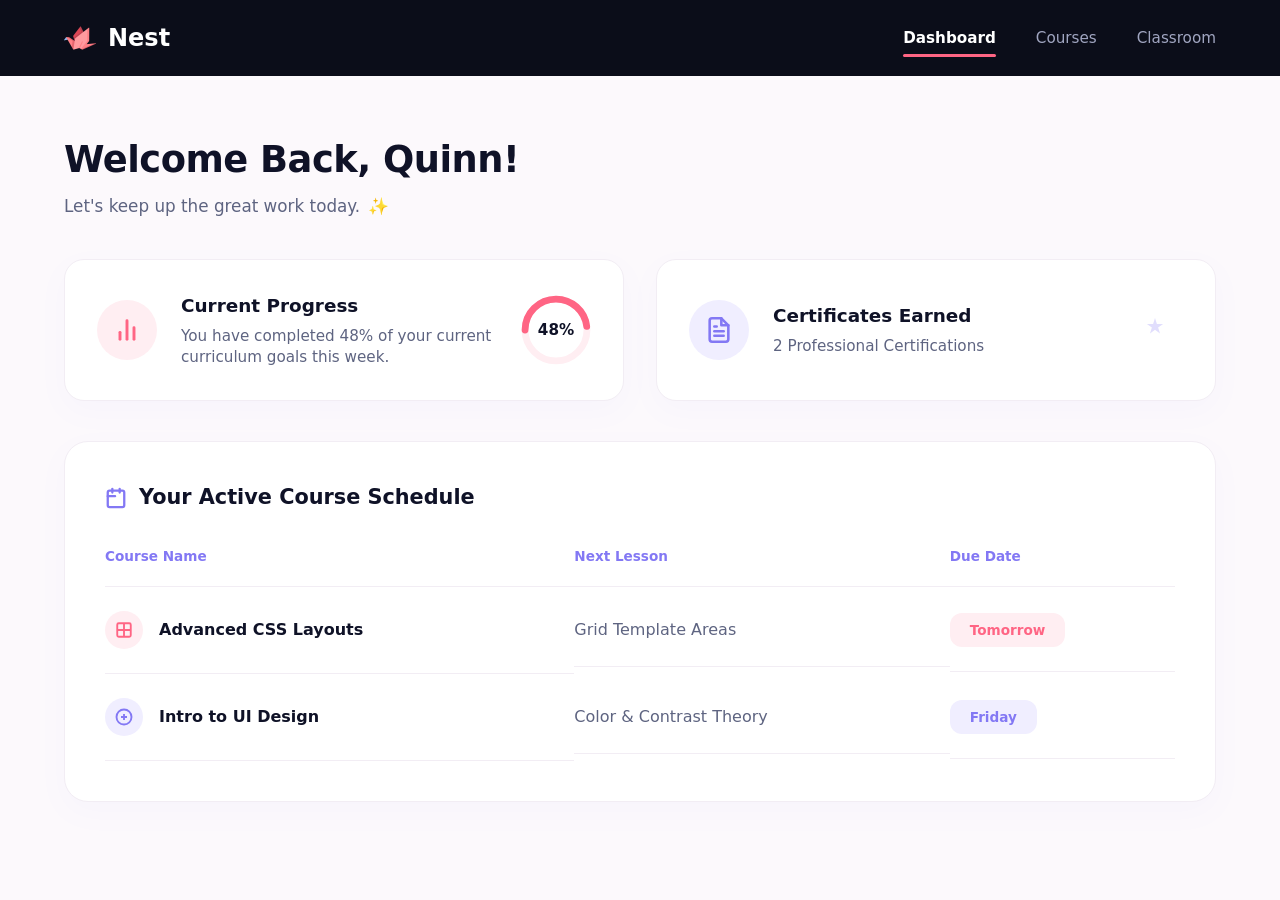
==== index.html @ 76012560 "Add files via upload" ====
<!DOCTYPE html>
<html lang="en">
<head>
    <meta charset="UTF-8">
    <meta name="viewport" content="width=device-width, initial-scale=1.0">
    <!-- Online Learning Platform-->
    <title>Nest Dashboard</title>
    <link rel="icon" type="image/x-icon" href="https://flaticon.com">
    <link rel="stylesheet" href="style.css">
</head>
<body>

    <nav class="navbar">
        <div class="logo">
            <img src="bird.png" alt="Nest Logo" class="logo-icon">
            Nest
        </div>
        <ul>
            <li><a href="index.html" class="active">Dashboard</a></li>
            <li><a href="courses.html">Courses</a></li>
            <li><a href="classroom.html">Classroom</a></li>
        </ul>
    </nav>

    <div class="content-container">
        <div class="welcome-header">
            <h1>Welcome Back, Quinn!</h1>
            <p>Let's keep up the great work today. <span class="sparkle">✨</span></p>
        </div>
        
        <!-- Metric Cards Layout Area -->
        <div class="dashboard-metrics">
            <!-- Progress Metric Card -->
            <div class="metric-card progress-card">
                <div class="metric-info">
                    <div class="metric-icon-box">
                        <!-- Upward Trend Chart Icon (from feather icons)-->
                        <svg width="28" height="28" viewBox="0 0 24 24" fill="none" stroke="#ff6584" stroke-width="2.5" stroke-linecap="round" stroke-linejoin="round"><line x1="18" y1="20" x2="18" y2="10"></line><line x1="12" y1="20" x2="12" y2="4"></line><line x1="6" y1="20" x2="6" y2="14"></line></svg>
                    </div>
                    <div class="metric-text">
                        <h3>Current Progress</h3>
                        <p>You have completed 48% of your current<br>curriculum goals this week.</p>
                    </div>
                </div>
                <!-- Progress Component Meter -->
                <div class="progress-circle-wrapper">
                    <svg class="progress-circle" width="70" height="70" viewBox="0 0 36 36">
                        <path class="circle-bg" d="M18 2.0845 a 15.9155 15.9155 0 0 1 0 31.831 a 15.9155 15.9155 0 0 1 0 -31.831" />
                        <path class="circle-fill" stroke-dasharray="48, 100" d="M18 2.0845 a 15.9155 15.9155 0 0 1 0 31.831 a 15.9155 15.9155 0 0 1 0 -31.831" />
                    </svg>
                    <div class="progress-percentage">48%</div>
                </div>
            </div>

            <!-- Certificates Card -->
            <div class="metric-card cert-card">
                <div class="metric-info">
                    <div class="metric-icon-box">
                        <!-- Certificate Icon -->
                        <svg width="28" height="28" viewBox="0 0 24 24" fill="none" stroke="#8378f4" stroke-width="2.2" stroke-linecap="round" stroke-linejoin="round"><path d="M14 2H6a2 2 0 0 0-2 2v16a2 2 0 0 0 2 2h12a2 2 0 0 0 2-2V8z"></path><polyline points="14 2 14 8 20 8"></polyline><line x1="16" y1="13" x2="8" y2="13"></line><line x1="16" y1="17" x2="8" y2="17"></line><polyline points="10 9 9 9 8 9"></polyline></svg>
                    </div>
                    <div class="metric-text">
                        <h3>Certificates Earned</h3>
                        <p>2 Professional Certifications</p>
                    </div>
                </div>
                <!-- Sparkle Accents Graphic Elements -->
                <div class="sparkle-accents">
                    <svg width="24" height="24" viewBox="0 0 24 24" fill="#dcd9fd"><path d="M12 3l1.912 5.886H20.1l-4.994 3.63L17.018 18.4 12 14.77 6.982 18.4l1.912-5.884-4.994-3.63h6.188L12 3z"/></svg>
                </div>
            </div>
        </div>
        
        <!-- Dynamic Schedule Container -->
        <div class="schedule-container">
            <div class="schedule-title">
                <!-- Mini Calendar Header Icon -->
                <svg width="22" height="22" viewBox="0 0 24 24" fill="none" stroke="#8378f4" stroke-width="2.5" stroke-linecap="round" stroke-linejoin="round"><rect x="3" y="4" width="18" height="18" rx="2" ry="2"></rect><line x1="16" y1="2" x2="16" y2="6"></line><line x1="8" y1="2" x2="8" y2="6"></line><line x1="3" y1="10" x2="11" y2="10"></line></svg>
                Your Active Course Schedule
            </div>

            <div class="schedule-grid">
                <!-- Headers Row Components -->
                <div class="grid-header">Course Name</div>
                <div class="grid-header">Next Lesson</div>
                <div class="grid-header">Due Date</div>

                <!-- Row Item 1 -->
                <div class="grid-cell">
                    <div class="course-icon-circle css-course">
                        <svg width="18" height="18" viewBox="0 0 24 24" fill="none" stroke="#ff6584" stroke-width="2.5"><rect x="3" y="3" width="18" height="18" rx="2"/><path d="M21 12H3M12 3v18"/></svg>
                    </div>
                    Advanced CSS Layouts
                </div>
                <div class="grid-cell muted">Grid Template Areas</div>
                <div class="grid-cell">
                    <span class="badge tomorrow">Tomorrow</span>
                </div>

                <!-- Row Item 2 -->
                <div class="grid-cell">
                    <div class="course-icon-circle ui-course">
                        <svg width="18" height="18" viewBox="0 0 24 24" fill="none" stroke="#8378f4" stroke-width="2.5"><path d="M12 22C17.5228 22 22 17.5228 22 12C22 6.47715 17.5228 2 12 2C6.47715 2 2 6.47715 2 12C2 17.5228 6.47715 22 12 22Z"/><path d="M12 8V16M8 12H16"/></svg>
                    </div>
                    Intro to UI Design
                </div>
                <div class="grid-cell muted">Color & Contrast Theory</div>
                <div class="grid-cell">
                    <span class="badge friday">Friday</span>
                </div>
            </div>
        </div>
    </div>

</body>
</html>
---- style.css ----
/* --- Theme Colors --- */
:root {
    --bg-main: #fcf9fc;
    --text-dark: #0f1227;
    --text-muted: #5e6481;
    --accent-pink: #ff6584;
    --accent-purple: #8378f4;
    --nav-bg: #0b0d19;
    --border-light: #f2edf4;
    --card-shadow: 0 10px 30px rgba(131, 120, 244, 0.04);
}

* {
    margin: 0;
    padding: 0;
    box-sizing: border-box;
}

body {
    font-family: 'Inter', 'Segoe UI', system-ui, -apple-system, sans-serif;
    background-color: var(--bg-main);
    color: var(--text-dark);
    line-height: 1.5;
    -webkit-font-smoothing: antialiased;
}

/* --- Navbar Layout Styles --- */
.navbar {
    background-color: var(--nav-bg);
    padding: 1.25rem 4rem;
    display: flex;
    justify-content: space-between;
    align-items: center;
}

.logo {
    display: flex;
    align-items: center; 
    gap: 12px;          
    font-size: 24px;     
    font-weight: 700;
    color: #ffffff;
}

.logo-icon {
    width: 32px;       
    height: auto;     
}

.navbar ul {
    display: flex;
    list-style: none;
    gap: 2.5rem;
}

.navbar ul li a {
    color: #a0a5c0;
    text-decoration: none;
    font-weight: 500;
    font-size: 0.95rem;
    padding-bottom: 6px;
    position: relative;
    transition: color 0.2s ease;
}

.navbar ul li a:hover {
    color: #ffffff;
}

/* Active tab state slider */
.navbar ul li a.active {
    color: #ffffff;
    font-weight: 600;
}

.navbar ul li a.active::after {
    content: '';
    position: absolute;
    bottom: -4px;
    left: 0;
    width: 100%;
    height: 3px;
    background-color: var(--accent-pink);
    border-radius: 2px;
}

/* --- Core Structured Layout --- */
.content-container {
    padding: 3.5rem 4rem;
    max-width: 1350px;
    margin: 0 auto;
}

.welcome-header h1 {
    font-size: 2.3rem;
    font-weight: 800;
    color: var(--text-dark);
    margin-bottom: 0.4rem;
    letter-spacing: -0.5px;
}

.welcome-header p {
    color: var(--text-muted);
    font-size: 1.05rem;
    margin-bottom: 2.5rem;
}

.sparkle {
    display: inline-block;
    margin-left: 2px;
}

/* --- Cards Core System Elements --- */
.dashboard-metrics {
    display: flex;
    gap: 2rem;
    margin-bottom: 2.5rem;
}

.metric-card {
    flex: 1;
    background: #ffffff;
    border-radius: 20px;
    padding: 2rem;
    display: flex;
    align-items: center;
    justify-content: space-between;
    border: 1px solid var(--border-light);
    box-shadow: var(--card-shadow);
}

.metric-info {
    display: flex;
    align-items: center;
    gap: 1.5rem;
}

.metric-icon-box {
    width: 60px;
    height: 60px;
    border-radius: 50%;
    display: flex;
    align-items: center;
    justify-content: center;
}

.progress-card .metric-icon-box { background-color: #ffeef2; }
.cert-card .metric-icon-box { background-color: #f0eeff; }

.metric-text h3 {
    font-size: 1.15rem;
    font-weight: 700;
    margin-bottom: 0.4rem;
    color: var(--text-dark);
}

.metric-text p {
    color: var(--text-muted);
    font-size: 0.95rem;
    line-height: 1.4;
}

/* Sparkle icon spacing positioning styling */
.sparkle-accents {
    padding-right: 1rem;
    opacity: 0.85;
}

/* Graphic Elements Component Configurations */
.progress-circle-wrapper {
    position: relative;
    width: 70px;
    height: 70px;
}

.progress-circle {
    transform: rotate(-90deg);
}

.circle-bg {
    fill: none;
    stroke: #ffeef2;
    stroke-width: 3.5;
}

.circle-fill {
    fill: none;
    stroke: var(--accent-pink);
    stroke-width: 3.5;
    stroke-linecap: round;
}

.progress-percentage {
    position: absolute;
    top: 50%;
    left: 50%;
    transform: translate(-50%, -50%);
    font-size: 0.95rem;
    font-weight: 700;
    color: var(--text-dark);
}

/* --- Advanced Grid Table Custom Schedules --- */
.schedule-container {
    background: #ffffff;
    border-radius: 24px;
    padding: 2.5rem;
    border: 1px solid var(--border-light);
    box-shadow: var(--card-shadow);
}

.schedule-title {
    display: flex;
    align-items: center;
    gap: 0.75rem;
    font-size: 1.3rem;
    font-weight: 700;
    color: var(--text-dark);
    margin-bottom: 2rem;
}

.schedule-grid {
    display: grid;
    grid-template-columns: 2.5fr 2fr 1.2fr;
    align-items: center;
}

.grid-header {
    font-size: 0.85rem;
    font-weight: 600;
    color: var(--accent-purple);
    padding-bottom: 1.25rem;
    border-bottom: 1px solid var(--border-light);
    text-transform: capitalize;
}

.grid-cell {
    padding: 1.5rem 0;
    font-size: 1rem;
    font-weight: 600;
    color: var(--text-dark);
    border-bottom: 1px solid var(--border-light);
    display: flex;
    align-items: center;
    gap: 1rem;
}

.grid-cell.muted {
    color: var(--text-muted);
    font-weight: 500;
}

.course-icon-circle {
    width: 38px;
    height: 38px;
    border-radius: 50%;
    display: flex;
    align-items: center;
    justify-content: center;
    flex-shrink: 0;
}

.css-course { background-color: #ffeef2; }
.ui-course { background-color: #f0eeff; }

/* Status Labels Components */
.badge {
    padding: 0.45rem 1.25rem;
    border-radius: 12px;
    font-size: 0.85rem;
    font-weight: 700;
    display: inline-block;
    text-align: center;
}

.badge.tomorrow {
    background-color: #ffeef2;
    color: var(--accent-pink);
}

.badge.friday {
    background-color: #f0eeff;
    color: var(--accent-purple);
}

/* --- Catalog Grid Layout Component Blocks --- */
.catalog-grid {
    display: grid;
    grid-template-columns: repeat(auto-fit, minmax(320px, 1fr));
    gap: 2.5rem;
}

.card {
    background: #ffffff;
    border-radius: 20px;
    padding: 1.5rem;
    border: 1px solid var(--border-light);
    box-shadow: var(--card-shadow);
    transition: transform 0.3s cubic-bezier(0.25, 0.46, 0.45, 0.94), box-shadow 0.3s ease;
}

.card:hover {
    transform: translateY(-8px);
    box-shadow: 0 20px 40px rgba(131, 120, 244, 0.08);
}

.image-wrapper {
    width: 100%;
    height: 190px;
    border-radius: 14px;
    overflow: hidden;
    margin-bottom: 1.5rem;
}

.course-image {
    width: 100%;
    height: 100%;
    object-fit: cover;
}

.card h3 {
    font-size: 1.25rem;
    font-weight: 700;
    color: var(--text-dark);
    margin-bottom: 0.6rem;
}

.card p {
    font-size: 0.95rem;
    color: var(--text-muted);
    line-height: 1.5;
}

/* --- Interactive Classroom Dashboard --- */
.classroom-grid {
    display: grid;
    grid-template-columns: 2.2fr 1fr;
    gap: 2.5rem;
    align-items: start;
}

.video-placeholder {
    background-color: #000000;
    width: 100%;
    aspect-ratio: 16 / 9;
    border-radius: 20px;
    overflow: hidden;
    box-shadow: var(--card-shadow);
    margin-bottom: 1.75rem;
}

.video {
    width: 100%;
    height: 100%;
    display: block;
}

.video-details h2 {
    font-size: 1.6rem;
    font-weight: 700;
    color: var(--text-dark);
    margin-bottom: 0.5rem;
}

.video-details p {
    font-size: 1.05rem;
    color: var(--text-muted);
    line-height: 1.6;
}

/* Syllabus Side Menu Container Options */
.syllabus-sidebar-card {
    background: #ffffff;
    border-radius: 24px;
    padding: 2rem;
    border: 1px solid var(--border-light);
    box-shadow: var(--card-shadow);
}

.syllabus-sidebar-card h3 {
    font-size: 1.2rem;
    font-weight: 700;
    color: var(--text-dark);
    margin-bottom: 1.25rem;
}

.custom-list {
    list-style: none;
    display: flex;
    flex-direction: column;
    gap: 0.25rem;
}

.custom-list li {
    padding: 1rem 0.75rem;
    border-bottom: 1px solid var(--border-light);
    font-size: 0.95rem;
    font-weight: 600;
    display: flex;
    align-items: center;
    gap: 0.75rem;
    border-radius: 8px;
    transition: all 0.2s ease;
}

.custom-list li:last-child {
    border-bottom: none;
}

.custom-list li .icon {
    font-size: 1rem;
    display: inline-block;
    width: 20px;
    text-align: center;
}

/* Interactive List Items Control */
.custom-list li.completed {
    color: #22c55e;
}
.custom-list li.completed:hover {
    background-color: #f2fcf5;
}

.custom-list li.active {
    color: var(--accent-purple);
    background-color: #f4f3ff;
}

.custom-list li.locked {
    color: #94a3b8;
    opacity: 0.7;
    cursor: not-allowed;
}
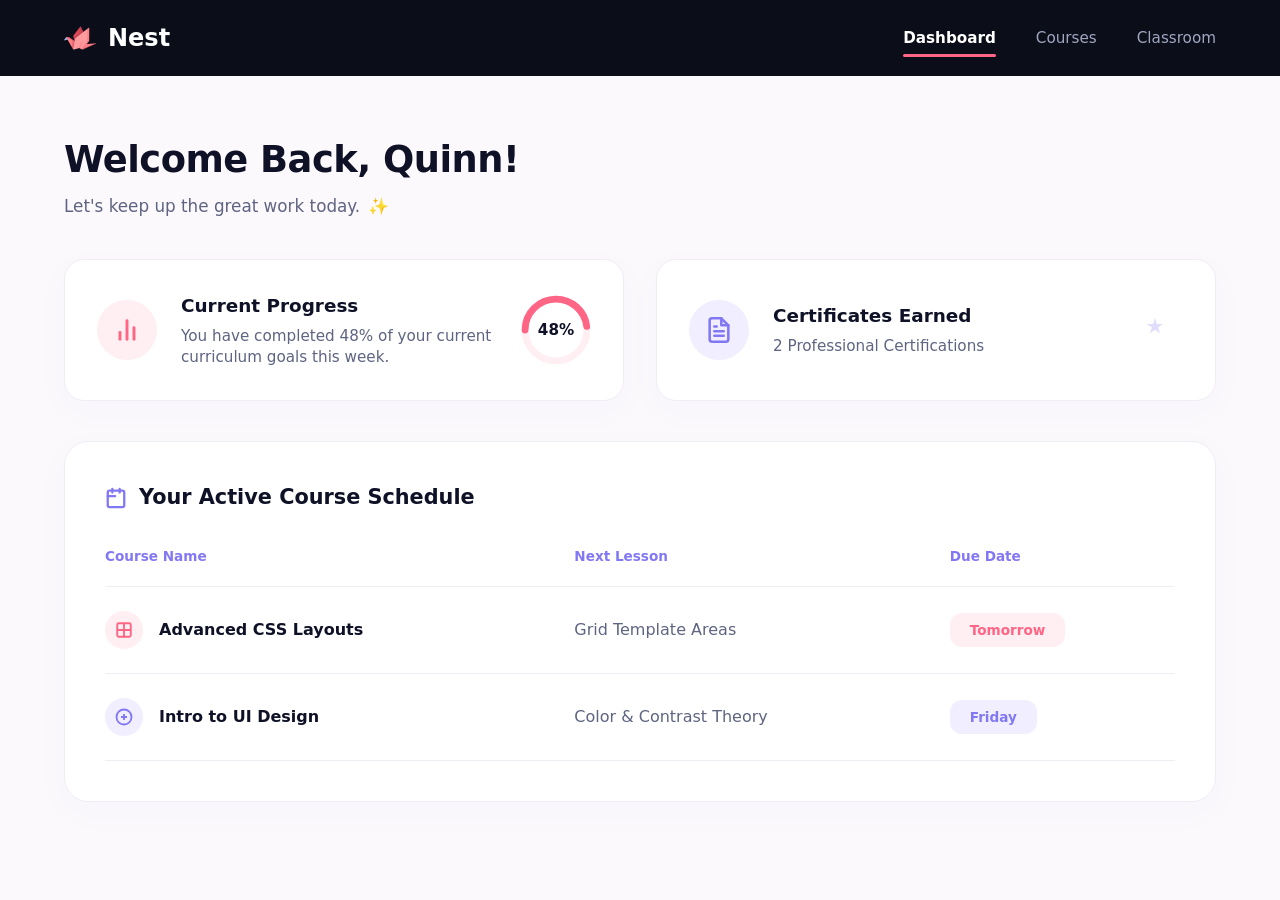
==== commit c2e642f9: "Update index.html" ====
--- a/index.html
+++ b/index.html
@@ -34,7 +34,7 @@
             <div class="metric-card progress-card">
                 <div class="metric-info">
                     <div class="metric-icon-box">
-                        <!-- Upward Trend Chart Icon (from feather icons)-->
+                        <!-- Upward Trend Chart Icon (from flaticons)-->
                         <svg width="28" height="28" viewBox="0 0 24 24" fill="none" stroke="#ff6584" stroke-width="2.5" stroke-linecap="round" stroke-linejoin="round"><line x1="18" y1="20" x2="18" y2="10"></line><line x1="12" y1="20" x2="12" y2="4"></line><line x1="6" y1="20" x2="6" y2="14"></line></svg>
                     </div>
                     <div class="metric-text">
--- a/style.css
+++ b/style.css
@@ -222,7 +222,7 @@
 .schedule-grid {
     display: grid;
     grid-template-columns: 2.5fr 2fr 1.2fr;
-    align-items: center;
+    align-items: stretch;
 }
 
 .grid-header {
@@ -432,3 +432,40 @@
     opacity: 0.7;
     cursor: not-allowed;
 }
+
+.card {
+    position: relative;
+    overflow: hidden; 
+}
+
+/* Current Course Indicator */
+.card.current {
+    border: 2px solid var(--accent-purple);
+}
+
+.current-badge {
+    position: absolute;
+    top: 1.5rem;
+    left: 1.5rem;
+    background-color: #f0eeff; 
+    color: var(--accent-purple);
+    font-size: 0.75rem;
+    font-weight: 700;
+    padding: 0.35rem 0.85rem;
+    border-radius: 12px;
+    display: inline-flex;
+    align-items: center;
+    gap: 4px;
+    z-index: 10;
+}
+
+
+.star-icon {
+    font-size: 0.85rem;
+    line-height: 1;
+}
+
+.card.current .image-wrapper {
+    margin-top: 1.5rem;
+}
+
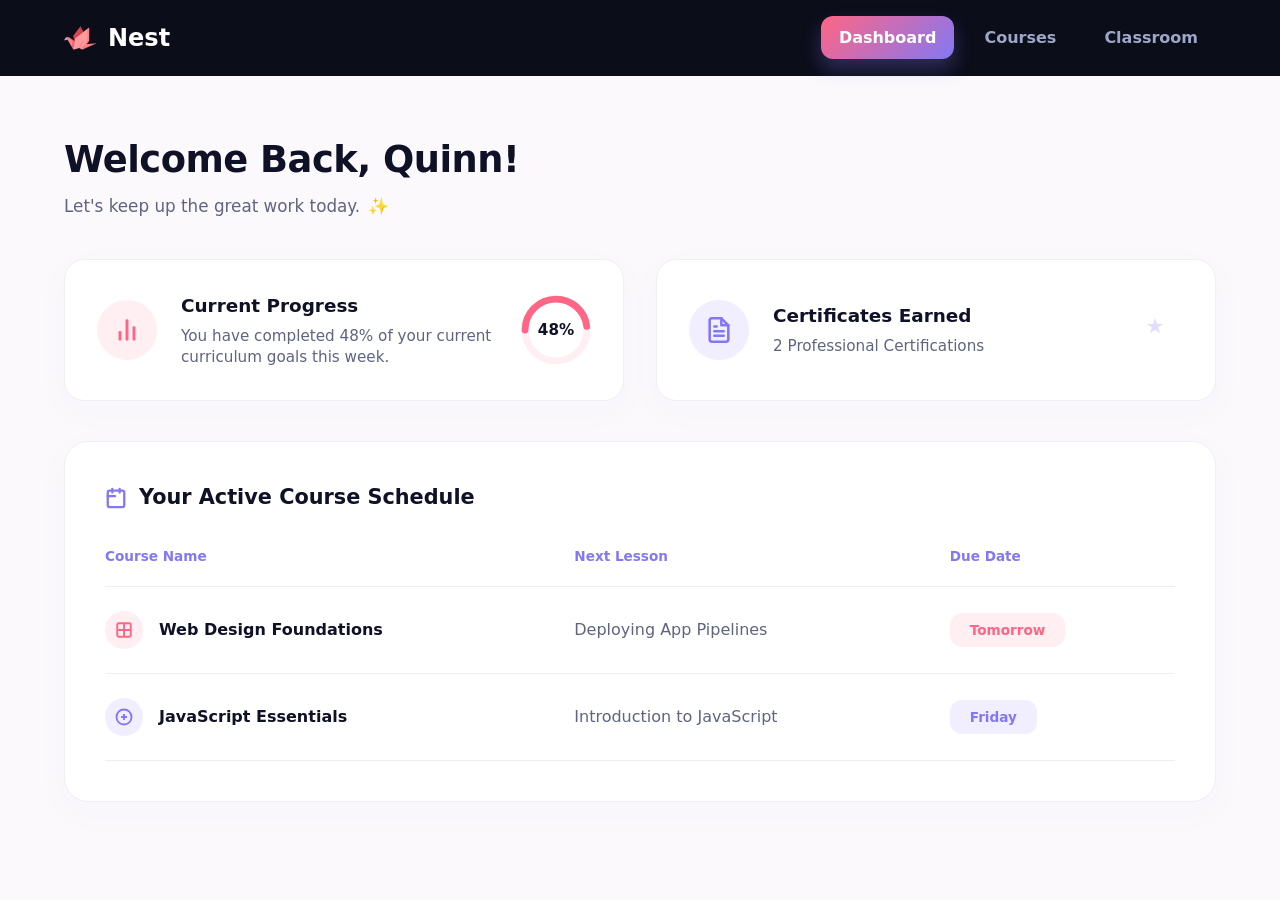
==== commit 97d1b455: "Add files via upload" ====
--- a/index.html
+++ b/index.html
@@ -5,7 +5,6 @@
     <meta name="viewport" content="width=device-width, initial-scale=1.0">
     <!-- Online Learning Platform-->
     <title>Nest Dashboard</title>
-    <link rel="icon" type="image/x-icon" href="https://flaticon.com">
     <link rel="stylesheet" href="style.css">
 </head>
 <body>
@@ -42,11 +41,11 @@
                         <p>You have completed 48% of your current<br>curriculum goals this week.</p>
                     </div>
                 </div>
-                <!-- Progress Component Meter -->
+                <!-- Progress Meter -->
                 <div class="progress-circle-wrapper">
                     <svg class="progress-circle" width="70" height="70" viewBox="0 0 36 36">
                         <path class="circle-bg" d="M18 2.0845 a 15.9155 15.9155 0 0 1 0 31.831 a 15.9155 15.9155 0 0 1 0 -31.831" />
-                        <path class="circle-fill" stroke-dasharray="48, 100" d="M18 2.0845 a 15.9155 15.9155 0 0 1 0 31.831 a 15.9155 15.9155 0 0 1 0 -31.831" />
+                        <path class="circle-fill" d="M18 2.0845 a 15.9155 15.9155 0 0 1 0 31.831 a 15.9155 15.9155 0 0 1 0 -31.831" />
                     </svg>
                     <div class="progress-percentage">48%</div>
                 </div>
@@ -90,9 +89,9 @@
                     <div class="course-icon-circle css-course">
                         <svg width="18" height="18" viewBox="0 0 24 24" fill="none" stroke="#ff6584" stroke-width="2.5"><rect x="3" y="3" width="18" height="18" rx="2"/><path d="M21 12H3M12 3v18"/></svg>
                     </div>
-                    Advanced CSS Layouts
+                    Web Design Foundations
                 </div>
-                <div class="grid-cell muted">Grid Template Areas</div>
+                <div class="grid-cell muted">Deploying App Pipelines</div>
                 <div class="grid-cell">
                     <span class="badge tomorrow">Tomorrow</span>
                 </div>
@@ -102,9 +101,9 @@
                     <div class="course-icon-circle ui-course">
                         <svg width="18" height="18" viewBox="0 0 24 24" fill="none" stroke="#8378f4" stroke-width="2.5"><path d="M12 22C17.5228 22 22 17.5228 22 12C22 6.47715 17.5228 2 12 2C6.47715 2 2 6.47715 2 12C2 17.5228 6.47715 22 12 22Z"/><path d="M12 8V16M8 12H16"/></svg>
                     </div>
-                    Intro to UI Design
+                    JavaScript Essentials
                 </div>
-                <div class="grid-cell muted">Color & Contrast Theory</div>
+                <div class="grid-cell muted">Introduction to JavaScript</div>
                 <div class="grid-cell">
                     <span class="badge friday">Friday</span>
                 </div>
@@ -113,4 +112,4 @@
     </div>
 
 </body>
-</html>
+</html>
--- a/style.css
+++ b/style.css
@@ -25,63 +25,52 @@
 }
 
 /* --- Navbar Layout Styles --- */
-.navbar {
-    background-color: var(--nav-bg);
-    padding: 1.25rem 4rem;
-    display: flex;
-    justify-content: space-between;
-    align-items: center;
-}
-
-.logo {
-    display: flex;
-    align-items: center; 
-    gap: 12px;          
-    font-size: 24px;     
-    font-weight: 700;
-    color: #ffffff;
-}
-
-.logo-icon {
-    width: 32px;       
-    height: auto;     
-}
+.navbar { background-color: var(--nav-bg); padding: 1.25rem 4rem; display: flex; justify-content: space-between; align-items: center; } 
+.logo { display: flex; align-items: center; gap: 12px; font-size: 24px; font-weight: 700; color: #ffffff; } 
+.logo-icon { width: 32px; height: auto; }
 
 .navbar ul {
     display: flex;
+    align-items: center;
+    gap: 12px;
     list-style: none;
-    gap: 2.5rem;
 }
 
 .navbar ul li a {
-    color: #a0a5c0;
+    position: relative;
+
+    padding: 12px 18px;
+    border-radius: 12px;
+
+    color: #9ea6c7;
     text-decoration: none;
-    font-weight: 500;
-    font-size: 0.95rem;
-    padding-bottom: 6px;
-    position: relative;
-    transition: color 0.2s ease;
+
+    font-weight: 600;
+    transition: .25s ease;
 }
 
 .navbar ul li a:hover {
-    color: #ffffff;
+    color: white;
+    background: rgba(255,255,255,.06);
+    transform: translateY(-2px);
 }
 
 /* Active tab state slider */
 .navbar ul li a.active {
-    color: #ffffff;
-    font-weight: 600;
+    color: white;
+
+    background: linear-gradient(
+        135deg,
+        var(--accent-pink),
+        var(--accent-purple)
+    );
+
+    box-shadow:
+        0 10px 20px rgba(131,120,244,.3);
 }
 
 .navbar ul li a.active::after {
-    content: '';
-    position: absolute;
-    bottom: -4px;
-    left: 0;
-    width: 100%;
-    height: 3px;
-    background-color: var(--accent-pink);
-    border-radius: 2px;
+    display: none;
 }
 
 /* --- Core Structured Layout --- */
@@ -188,6 +177,17 @@
     stroke: var(--accent-pink);
     stroke-width: 3.5;
     stroke-linecap: round;
+
+    stroke-dasharray: 100;
+    stroke-dashoffset: 100;
+
+    animation: progressAnimation 1.5s ease forwards;
+}
+
+@keyframes progressAnimation {
+    to {
+        stroke-dashoffset: 52; /* 100 - 48 = 52 */
+    }
 }
 
 .progress-percentage {
@@ -468,4 +468,3 @@
 .card.current .image-wrapper {
     margin-top: 1.5rem;
 }
-
